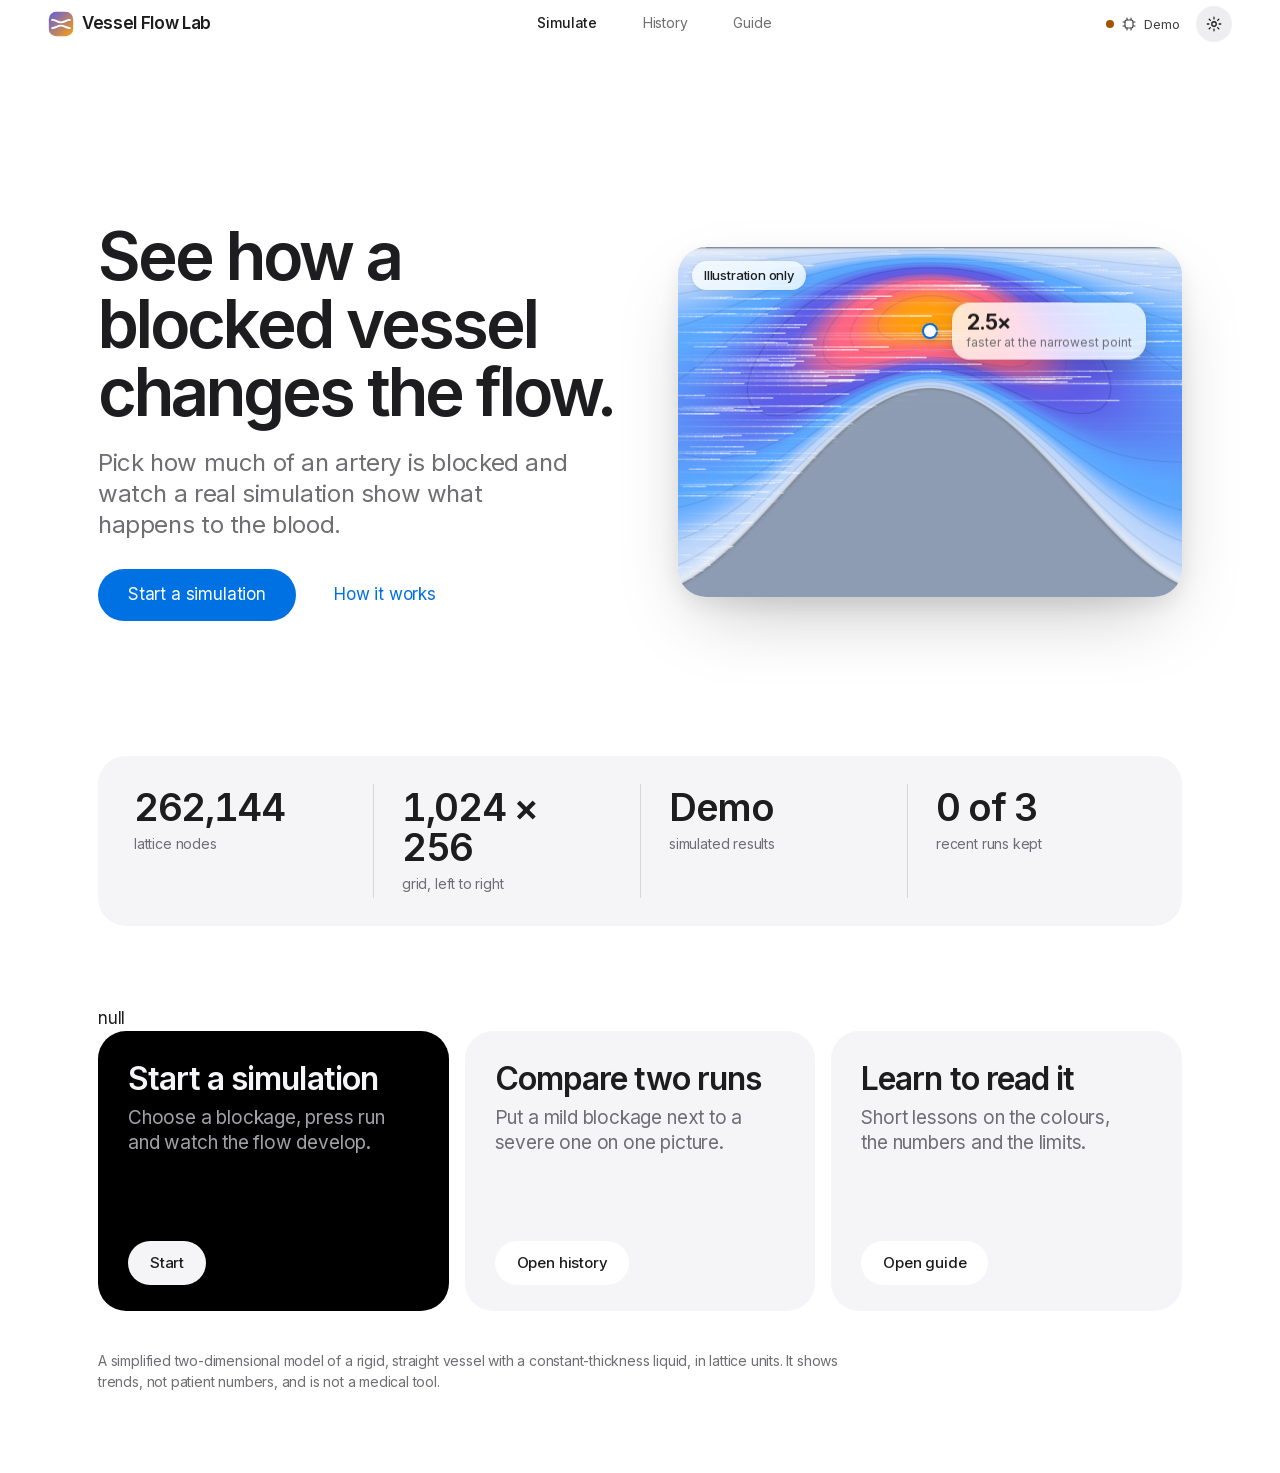
==== web_v3/index.html @ 21e36158 "website inclusion" ====
<!doctype html>
<html lang="en">
<head>
<meta charset="utf-8">
<meta name="viewport" content="width=device-width, initial-scale=1, viewport-fit=cover">
<title>Vessel Flow Lab</title>
<meta name="description" content="See how a blocked blood vessel changes the way blood flows, with a real flow simulation that runs on your own computer. An educational model, not for medical use.">
<meta name="theme-color" content="#ffffff" media="(prefers-color-scheme: light)"><meta name="theme-color" content="#000000" media="(prefers-color-scheme: dark)">
<link rel="preload" href="fonts/inter-latin.woff2" as="font" type="font/woff2" crossorigin>
<link rel="stylesheet" href="css/app.css"><link rel="stylesheet" href="css/components.css"><link rel="stylesheet" href="css/screens.css">
<script>try { const t = JSON.parse(localStorage.getItem('vfl-theme-pref') || '"auto"'); const sys = matchMedia('(prefers-color-scheme: dark)').matches; document.documentElement.dataset.theme = t === 'light' || t === 'dark' ? t : (sys ? 'dark' : 'light'); const a = JSON.parse(localStorage.getItem('vfl-accent') || 'null'); if (a) { const d = document.documentElement.dataset.theme === 'dark'; document.documentElement.style.setProperty('--accent', d ? a.dark : a.light); document.documentElement.style.setProperty('--link', d ? a.dark : a.light); } } catch (_) {}</script>
</head>
<body>
<a class="skip-link" href="#main">Skip to content</a>
<header class="topbar" id="topbar"></header>
<main id="main" tabindex="-1"><div id="app"></div></main>
<nav class="tabbar" id="tabbar" aria-label="Main"></nav>
<div class="toasts" id="toasts" role="status" aria-live="polite"></div>
<script type="module" src="js/main.mjs"></script>
</body>
</html>
---- web_v3/css/app.css ----
/* app.css — tokens, reset, type, layout shell. Every colour, size and font is a token on :root.
   Design language: the HybriDock-Pep web app (Apple). White / true-black surfaces, system-gray groups, one blue accent,
   the system font set large and tight, hairlines instead of boxes, pill buttons. The flow is the product shot.
   The flow window reads --stage-* tokens as plain hex (the WebGL shader cannot read color-mix()). */
@font-face { font-family: "Inter"; src: url("../fonts/inter-latin.woff2") format("woff2"); font-weight: 100 900; font-style: normal; font-display: swap; }

:root {
  --accent: #0071e3; --accent-ink: #ffffff; --link: #0066cc;
  --accent-soft: color-mix(in srgb, var(--accent) 10%, transparent);
  --accent-line: color-mix(in srgb, var(--accent) 42%, transparent);

  --bg: #ffffff; --bg-2: #f5f5f7;
  --ink: #1d1d1f; --ink-2: #424245; --ink-3: #6e6e73;
  --line: rgba(0, 0, 0, .12); --line-strong: rgba(0, 0, 0, .24);
  --group: #f5f5f7; --group-hover: #ebebf0;
  --glass: rgba(255, 255, 255, .78);
  --field: rgba(118, 118, 128, .12); --field-on-group: #ffffff; --thumb: #ffffff;
  --shadow: 0 0 0 .5px rgba(0, 0, 0, .06), 0 12px 40px rgba(0, 0, 0, .14);
  --shadow-float: 0 30px 80px -24px rgba(0, 0, 0, .28), 0 8px 24px rgba(0, 0, 0, .08);
  --warn: #a35200; --danger: #d70015; --ok: #217a3a;
  --demo-bg: rgba(255, 149, 0, .16); --demo-ink: #8a4600;

  /* the flow window: plain hex, read by the shader (stops 0..5) and by the canvas layers */
  --stage-ground: #f5f5f7;
  --stage-wall: #8593a8;

  --font-sans: -apple-system, BlinkMacSystemFont, 'SF Pro Text', 'SF Pro Display', 'Inter', system-ui, 'Segoe UI', Roboto, sans-serif;
  --font-mono: ui-monospace, 'SF Mono', Menlo, Consolas, monospace;

  --r-sm: 8px; --r-md: 12px; --r-lg: 18px; --r-xl: 28px; --r-pill: 980px;
  --ease: cubic-bezier(.25, .1, .25, 1);
  --ease-sheet: cubic-bezier(.32, .72, 0, 1);
  --ease-out: cubic-bezier(.22, 1, .36, 1);   /* exponential ease-out: lands softly, no overshoot */
  --t-fast: 150ms; --t-med: 260ms;
  --gutter: clamp(20px, 5vw, 48px); --maxw: 1180px; --nav-h: 48px;
  color-scheme: light;
}
:root[data-theme='dark'] {
  color-scheme: dark;
  --bg: #000000; --bg-2: #0a0a0c;
  --ink: #f5f5f7; --ink-2: #d1d1d6; --ink-3: #98989f;
  --line: rgba(255, 255, 255, .16); --line-strong: rgba(255, 255, 255, .3);
  --group: #1c1c1e; --group-hover: #2c2c2e;
  --glass: rgba(29, 29, 31, .72);
  --field: rgba(118, 118, 128, .24); --field-on-group: #2c2c2e; --thumb: #636366;
  --shadow: 0 0 0 .5px rgba(255, 255, 255, .1), 0 16px 48px rgba(0, 0, 0, .7);
  --shadow-float: 0 30px 80px -24px rgba(0, 0, 0, .85), 0 8px 24px rgba(0, 0, 0, .6);
  --warn: #ffb340; --danger: #ff6961; --ok: #4cd964;
  --demo-bg: rgba(255, 179, 64, .18); --demo-ink: #ffcc80;
  --stage-ground: #1c1c1e; --stage-wall: #a4b2c7;
}
*, *::before, *::after { box-sizing: border-box; }
html { -webkit-text-size-adjust: 100%; scroll-behavior: smooth; }
[hidden] { display: none !important; }
body { margin: 0; min-height: 100vh; color: var(--ink); font: 400 17px/1.47 var(--font-sans); letter-spacing: -.011em; background: var(--bg); -webkit-font-smoothing: antialiased; transition: background-color var(--t-med) var(--ease), color var(--t-med) var(--ease); }
h1, h2, h3, h4, p, dl, dd { margin: 0; }
h1, h2, h3 { font-weight: 600; }
h1 { font-size: clamp(32px, 4.4vw, 48px); line-height: 1.08; letter-spacing: -.03em; }
h2 { font-size: clamp(24px, 2.6vw, 32px); line-height: 1.125; letter-spacing: -.024em; }
h3 { font-size: 21px; line-height: 1.19; letter-spacing: -.018em; }
.display { font-size: clamp(44px, 7vw, 84px); font-weight: 600; letter-spacing: -.045em; line-height: 1.02; text-wrap: balance; }
.lede { font-size: clamp(19px, 1.9vw, 24px); line-height: 1.3; letter-spacing: -.016em; color: var(--ink-3); max-width: 30ch; }
.small { font-size: 14px; } .muted { color: var(--ink-3); } .nums { font-variant-numeric: tabular-nums; }
.tech { display: block; font-size: 13px; color: var(--ink-3); letter-spacing: 0; line-height: 1.35; }
a { color: var(--link); text-decoration: none; } a:hover { text-decoration: underline; }
:focus-visible { outline: 3px solid var(--accent-line); outline-offset: 2px; border-radius: 8px; }
::selection { background: var(--accent-soft); }
* { scrollbar-width: thin; scrollbar-color: var(--line-strong) transparent; }
input, button, select { caret-color: var(--accent); }
.skip-link { position: fixed; left: 12px; top: -60px; z-index: 100; padding: 10px 18px; background: var(--accent); color: var(--accent-ink); border-radius: var(--r-pill); transition: top var(--t-fast) var(--ease); }
.skip-link:focus { top: 8px; }
#main:focus { outline: none; }
@media (prefers-reduced-motion: reduce) { *, *::before, *::after { animation-duration: .001ms !important; animation-iteration-count: 1 !important; transition-duration: .001ms !important; scroll-behavior: auto !important; } }

/* ---- navigation bar: a thin material; the blur only exists once content scrolls under it ---- */
.topbar { position: sticky; top: 0; z-index: 20; display: grid; grid-template-columns: auto minmax(0, 1fr) auto; align-items: center; gap: 16px; height: var(--nav-h); padding: 0 var(--gutter); background: var(--bg); border-bottom: 1px solid transparent; transition: border-color var(--t-med) var(--ease), background-color var(--t-med) var(--ease); }
.topbar.scrolled { background: color-mix(in srgb, var(--bg) 78%, transparent); -webkit-backdrop-filter: saturate(180%) blur(20px); backdrop-filter: saturate(180%) blur(20px); border-bottom-color: var(--line); }
.brand { justify-self: start; display: inline-flex; align-items: center; gap: 8px; font: 600 17px/1 var(--font-sans); letter-spacing: -.02em; color: var(--ink); white-space: nowrap; padding: 8px 4px; margin-left: -4px; border-radius: 8px; }
.brand:hover { text-decoration: none; }
.brand svg { width: 26px; height: 26px; }
.nav-links { justify-self: center; display: flex; align-items: center; gap: clamp(4px, 2vw, 28px); }
.nav-links a { display: inline-flex; align-items: center; min-height: 36px; padding: 0 10px; font-size: 14px; letter-spacing: -.01em; color: var(--ink-3); border-radius: 8px; transition: color var(--t-fast) var(--ease); }
.nav-links a:hover { color: var(--ink); text-decoration: none; }
.nav-links a[aria-current='page'] { color: var(--ink); font-weight: 500; }
.topbar-actions { justify-self: end; display: flex; align-items: center; gap: 4px; position: relative; }
.tabbar { display: none; }
@media (max-width: 900px) {
  .topbar { grid-template-columns: 1fr auto; } .topbar .nav-links { display: none; }
  .tabbar { position: fixed; left: 0; right: 0; bottom: 0; z-index: 25; display: flex; justify-content: space-around; padding: 6px 12px calc(6px + env(safe-area-inset-bottom)); background: color-mix(in srgb, var(--bg) 82%, transparent); -webkit-backdrop-filter: saturate(180%) blur(20px); backdrop-filter: saturate(180%) blur(20px); border-top: 1px solid var(--line); }
  .tabbar a { flex: 1; display: flex; flex-direction: column; align-items: center; justify-content: center; gap: 2px; min-height: 48px; font-size: 11px; font-weight: 500; letter-spacing: 0; color: var(--ink-3); border-radius: 10px; }
  .tabbar a:hover { text-decoration: none; } .tabbar a[aria-current='page'] { color: var(--accent); } .tabbar a svg { width: 24px; height: 24px; }
  main { padding-bottom: 64px; }
  .screen { padding-bottom: 120px; }
}
@media (max-width: 520px) { .brand span { display: none; } }

.screen { width: min(100%, var(--maxw)); margin: 0 auto; padding: clamp(24px, 4vw, 48px) var(--gutter) 80px; animation: screen-in var(--t-med) var(--ease) both; }
@keyframes screen-in { from { opacity: 0; transform: translateY(6px); } to { opacity: 1; transform: none; } }
.split { display: grid; grid-template-columns: minmax(0, 1fr) minmax(340px, 440px); gap: clamp(24px, 5vw, 72px); align-items: start; }
.split > .stage-slot { position: sticky; top: calc(var(--nav-h) + 24px); }
.stack { display: flex; flex-direction: column; gap: 28px; }
.row { display: flex; gap: 12px; flex-wrap: wrap; align-items: center; }
.row.between { justify-content: space-between; }
@media (max-width: 900px) { .split { grid-template-columns: minmax(0, 1fr); gap: 20px; } .split > .stage-slot { position: relative; top: auto; } }
---- web_v3/css/components.css ----
/* components.css — buttons, groups, fields, switches, segmented controls, lists, steps, popovers, dialogs, toasts. */
.btn { display: inline-flex; align-items: center; justify-content: center; gap: 6px; min-height: 44px; padding: 0 22px; font: 500 15px/1 var(--font-sans); letter-spacing: -.01em; color: var(--ink); background: var(--field); border: 0; border-radius: var(--r-pill); cursor: pointer; white-space: nowrap; transition: background var(--t-fast) var(--ease), opacity var(--t-fast) var(--ease), transform var(--t-fast) var(--ease); }
.btn:hover { background: color-mix(in srgb, var(--field) 55%, var(--line-strong)); text-decoration: none; }
.btn:active { transform: scale(.97); }
.btn:disabled, .btn[aria-disabled='true'] { opacity: .4; cursor: not-allowed; transform: none; }
.btn.primary { background: var(--accent); color: var(--accent-ink); }
.btn.primary:hover { background: var(--accent); filter: brightness(1.1); }
.btn.ghost { background: transparent; color: var(--link); padding-inline: 12px; } .btn.ghost:hover { background: transparent; text-decoration: underline; }
.btn.lg { min-height: 52px; padding: 0 30px; font-size: 17px; font-weight: 400; }
.btn.sm { min-height: 34px; padding: 0 16px; font-size: 14px; }
.btn.icon { width: 36px; min-height: 36px; padding: 0; border-radius: 50%; }
.btn.danger { color: var(--danger); }
.btn svg { flex: none; width: 18px; height: 18px; }
.btn.block { width: 100%; }
.card { background: var(--group); border-radius: var(--r-md); }
.glass { background: var(--glass); -webkit-backdrop-filter: saturate(180%) blur(24px); backdrop-filter: saturate(180%) blur(24px); border-radius: var(--r-lg); box-shadow: var(--shadow); }

.chip { display: inline-flex; align-items: center; gap: 7px; padding: 5px 12px; font-size: 13px; color: var(--ink-2); background: none; border: 0; border-radius: var(--r-pill); font-family: inherit; white-space: nowrap; }
button.chip { cursor: pointer; transition: background var(--t-fast) var(--ease), color var(--t-fast) var(--ease); }
button.chip:hover { color: var(--ink); background: var(--field); }
.dot { width: 8px; height: 8px; border-radius: 50%; background: var(--ink-3); flex: none; }
.dot.ok { background: var(--ok); } .dot.warn { background: var(--warn); } .dot.critical { background: var(--danger); }
.badge-demo { display: inline-flex; padding: 2px 10px; font-size: 12px; font-weight: 600; color: var(--demo-ink); background: var(--demo-bg); border-radius: var(--r-pill); }
.run-pill { display: inline-flex; align-items: center; gap: 8px; padding: 6px 14px 6px 10px; font-size: 13px; font-weight: 500; color: var(--accent-ink); background: var(--accent); border-radius: var(--r-pill); animation: screen-in var(--t-med) var(--ease-out); }
.run-pill:hover { text-decoration: none; filter: brightness(1.1); }
.run-pill i { width: 8px; height: 8px; border-radius: 50%; background: #fff; }

.seg { display: inline-flex; padding: 2px; background: var(--field); border-radius: 9px; }
.seg button { min-height: 28px; padding: 0 14px; font: 500 13px/1 var(--font-sans); color: var(--ink); background: transparent; border: 0; border-radius: 7px; cursor: pointer; transition: background var(--t-fast) var(--ease), box-shadow var(--t-fast) var(--ease); }
.seg button[aria-checked='true'] { background: var(--thumb); box-shadow: 0 0 0 .5px rgba(0, 0, 0, .04), 0 3px 8px rgba(0, 0, 0, .12), 0 1px 1px rgba(0, 0, 0, .08); }
.seg.full { display: flex; } .seg.full button { flex: 1; min-height: 36px; font-size: 15px; }

input[type='range'] { -webkit-appearance: none; appearance: none; width: 100%; height: 32px; background: transparent; margin: 0; --p: 50%; cursor: pointer; }
input[type='range']::-webkit-slider-runnable-track { height: 6px; border-radius: 3px; background: linear-gradient(90deg, var(--accent) var(--p), var(--field) var(--p)); }
input[type='range']::-moz-range-track { height: 6px; border-radius: 3px; background: var(--field); }
input[type='range']::-moz-range-progress { height: 6px; border-radius: 3px; background: var(--accent); }
input[type='range']::-webkit-slider-thumb { -webkit-appearance: none; width: 28px; height: 28px; margin-top: -11px; border-radius: 50%; background: #fff; box-shadow: 0 0 0 .5px rgba(0, 0, 0, .06), 0 3px 8px rgba(0, 0, 0, .2), 0 1px 1px rgba(0, 0, 0, .1); transition: transform var(--t-fast) var(--ease-out); }
input[type='range']::-moz-range-thumb { width: 28px; height: 28px; border: 0; border-radius: 50%; background: #fff; box-shadow: 0 3px 8px rgba(0, 0, 0, .2); }
input[type='range']:active::-webkit-slider-thumb { transform: scale(1.12); }

.field-label { display: block; font-weight: 600; font-size: 15px; margin-bottom: 8px; letter-spacing: -.01em; }
.field { width: 100%; min-height: 48px; padding: 12px 16px; font: 400 17px/1.3 var(--font-sans); letter-spacing: -.011em; color: var(--ink); background: var(--field); border: 1px solid transparent; border-radius: var(--r-md); transition: border-color var(--t-fast) var(--ease), box-shadow var(--t-fast) var(--ease), background var(--t-fast) var(--ease); }
.field:focus { outline: none; border-color: var(--accent); background-color: var(--bg); box-shadow: 0 0 0 4px var(--accent-soft); }
input[type='checkbox'].switch { appearance: none; -webkit-appearance: none; flex: none; position: relative; width: 51px; height: 31px; margin: 0; cursor: pointer; background: var(--line-strong); border-radius: 31px; transition: background var(--t-fast) var(--ease); }
input[type='checkbox'].switch::before { content: ''; position: absolute; left: 2px; top: 2px; width: 27px; height: 27px; border-radius: 50%; background: #fff; box-shadow: 0 3px 8px rgba(0, 0, 0, .15), 0 1px 1px rgba(0, 0, 0, .16); transition: transform var(--t-fast) var(--ease-sheet); }
input[type='checkbox'].switch:checked { background: var(--accent); } input[type='checkbox'].switch:checked::before { transform: translateX(20px); }
input[type='checkbox'].tick { appearance: none; -webkit-appearance: none; flex: none; width: 24px; height: 24px; margin: 0; cursor: pointer; border-radius: 50%; border: 2px solid var(--line-strong); background: transparent; transition: background var(--t-fast) var(--ease), border-color var(--t-fast) var(--ease); position: relative; }
input[type='checkbox'].tick:checked { background: var(--accent); border-color: var(--accent); }
input[type='checkbox'].tick:checked::after { content: ''; position: absolute; left: 7px; top: 3px; width: 5px; height: 10px; border: solid var(--accent-ink); border-width: 0 2px 2px 0; transform: rotate(45deg); }

.msg { display: flex; gap: 8px; font-size: 15px; align-items: flex-start; } .msg.warn { color: var(--warn); } .msg.bad { color: var(--danger); } .msg.ok { color: var(--ok); }
.notice { padding: 14px 16px; border-radius: var(--r-md); background: var(--group); font-size: 15px; line-height: 1.4; }
.notice.warn { background: color-mix(in srgb, var(--warn) 12%, var(--group)); } .notice.bad { background: color-mix(in srgb, var(--danger) 10%, var(--group)); } .notice.ok { background: color-mix(in srgb, var(--ok) 10%, var(--group)); }
.notice b { font-weight: 600; }

.steps { display: flex; gap: 6px; list-style: none; margin: 0 0 clamp(20px, 3vw, 32px); padding: 0; }
.steps li { flex: 1; display: flex; flex-direction: column; gap: 8px; font-size: 13px; color: var(--ink-3); }
.steps li::before { content: ''; height: 4px; border-radius: 2px; background: var(--field); transition: background var(--t-med) var(--ease); }
.steps li.done::before { background: color-mix(in srgb, var(--accent) 45%, transparent); }
.steps li[aria-current='step'] { color: var(--ink); font-weight: 600; } .steps li[aria-current='step']::before { background: var(--accent); }

.group { background: var(--group); border-radius: var(--r-md); overflow: hidden; }
.group > * + * { border-top: 1px solid var(--line); }
.row-item { display: flex; align-items: center; justify-content: space-between; gap: 16px; padding: 14px 16px; min-height: 52px; }
.row-item .name { font-weight: 500; font-size: 16px; } .row-item .tech { margin-top: 1px; }
.row-item .val { font-variant-numeric: tabular-nums; color: var(--ink-3); text-align: right; }
.choice-list .choice { position: relative; display: flex; align-items: center; justify-content: space-between; gap: 12px; width: 100%; text-align: left; padding: 14px 16px; font: 500 16px/1.25 var(--font-sans); letter-spacing: -.01em; color: var(--ink); background: none; border: 0; cursor: pointer; transition: background var(--t-fast) var(--ease); }
.choice-list .choice + .choice::before { content: ''; position: absolute; top: 0; left: 16px; right: 0; height: 1px; background: var(--line); }
.choice-list .choice:hover { background: var(--group-hover); }
.choice-list .choice small { display: block; font: 400 13px/1.35 var(--font-sans); color: var(--ink-3); margin-top: 2px; }
.choice-list .choice .t { flex: none; font: 400 14px var(--font-sans); color: var(--ink-3); font-variant-numeric: tabular-nums; }
.choice-list .choice[aria-checked='true'] { color: var(--link); }
.choice-list .choice[aria-checked='true'] .t::after { content: ''; display: inline-block; width: 6px; height: 12px; margin-left: 12px; border: solid var(--accent); border-width: 0 2px 2px 0; transform: translateY(-2px) rotate(45deg); }
.summary { display: grid; grid-template-columns: auto 1fr; background: var(--group); border-radius: var(--r-md); font-size: 16px; }
.summary dt, .summary dd { padding: 12px 0; border-top: 1px solid var(--line); }
.summary dt:first-of-type, .summary dd:first-of-type { border-top: 0; }
.summary dt { color: var(--ink-3); padding-left: 16px; padding-right: 24px; } .summary dd { margin: 0; font-weight: 500; padding-right: 16px; text-align: right; font-variant-numeric: tabular-nums; }

details.adv { background: var(--group); border-radius: var(--r-md); overflow: hidden; }
details.adv > summary { cursor: pointer; font-weight: 500; font-size: 16px; padding: 14px 16px; list-style: none; display: flex; justify-content: space-between; align-items: center; }
details.adv > summary::-webkit-details-marker { display: none; }
details.adv > summary::after { content: ''; flex: none; width: 7px; height: 7px; margin-right: 3px; border: solid var(--ink-3); border-width: 0 2px 2px 0; transform: rotate(45deg); transition: transform var(--t-fast) var(--ease); }
details.adv[open] > summary::after { transform: rotate(-135deg); }
details.adv .set { display: grid; grid-template-columns: minmax(0, 1fr) 150px; gap: 4px 16px; align-items: center; padding: 12px 16px; border-top: 1px solid var(--line); }
details.adv .set > label { font-weight: 500; font-size: 16px; } details.adv .set .field { min-height: 36px; padding: 6px 12px; font-size: 15px; background-color: var(--field-on-group); border-radius: 9px; text-align: right; font-variant-numeric: tabular-nums; box-shadow: inset 0 0 0 1px var(--line); }
details.adv .set .field::placeholder { color: var(--ink-3); }
details.adv .set .tech { grid-column: 1 / -1; }
details.adv .pad { padding: 12px 16px; border-top: 1px solid var(--line); display: grid; gap: 8px; }

.pop { position: absolute; top: calc(100% + 8px); right: 0; z-index: 40; width: min(320px, calc(100vw - 24px)); padding: 16px; animation: screen-in var(--t-med) var(--ease-sheet); display: grid; gap: 14px; }
.pop h4 { font-size: 15px; font-weight: 600; margin-bottom: 4px; }
.swatches { display: flex; gap: 10px; }
.swatches button { width: 28px; height: 28px; border-radius: 50%; border: 0; cursor: pointer; box-shadow: inset 0 0 0 1px rgba(0, 0, 0, .1); transition: transform var(--t-fast) var(--ease-out); }
.swatches button[aria-checked='true'] { box-shadow: 0 0 0 2px var(--bg), 0 0 0 4px var(--accent); } .swatches button:hover { transform: scale(1.12); }
.meter { height: 6px; border-radius: 3px; background: var(--field); overflow: hidden; } .meter i { display: block; height: 100%; background: var(--ok); border-radius: 3px; transition: width .4s var(--ease), background .3s; }
.meter.warn i { background: var(--warn); } .meter.critical i { background: var(--danger); }

dialog { color: var(--ink); border: 0; padding: 0; background: color-mix(in srgb, var(--bg) 94%, transparent); -webkit-backdrop-filter: saturate(180%) blur(30px); backdrop-filter: saturate(180%) blur(30px); box-shadow: var(--shadow); }
dialog::backdrop { background: rgba(0, 0, 0, .32); -webkit-backdrop-filter: blur(2px); backdrop-filter: blur(2px); }
dialog.modal { width: min(620px, calc(100vw - 32px)); max-height: calc(100vh - 48px); border-radius: var(--r-lg); margin: auto; animation: screen-in var(--t-med) var(--ease-sheet); }
.dialog-head { display: flex; justify-content: space-between; align-items: center; padding: 20px 24px 8px; } .dialog-head h2 { font-size: 24px; }
.dialog-body { padding: 8px 24px 28px; overflow-y: auto; max-height: calc(100vh - 140px); display: grid; gap: 12px; }
.toasts { position: fixed; z-index: 60; left: 50%; bottom: 28px; transform: translateX(-50%); display: flex; flex-direction: column; gap: 8px; align-items: center; pointer-events: none; }
.toast { padding: 12px 20px; font-size: 15px; background: color-mix(in srgb, var(--ink) 92%, transparent); color: var(--bg); border-radius: var(--r-pill); box-shadow: var(--shadow); animation: screen-in var(--t-med) var(--ease); }
canvas.spark { width: 100%; height: 64px; display: block; }
---- web_v3/css/screens.css ----
/* screens.css — the flow window, callouts, and the layout of each screen. */

/* ---------- the flow window ---------- */
.stage { position: relative; width: 100%; border-radius: var(--r-xl); overflow: hidden; background: var(--stage-ground); isolation: isolate; }
.stage canvas { position: absolute; inset: 0; width: 100%; height: 100%; display: block; }
.stage .callouts { position: absolute; inset: 0; pointer-events: none; }
.stage.float { box-shadow: var(--shadow-float); transform: perspective(1400px) rotateX(var(--rx, 0deg)) rotateY(var(--ry, 0deg)); animation: drift 9s ease-in-out infinite; will-change: transform; }
@keyframes drift { 0%, 100% { translate: 0 0; } 50% { translate: 0 -10px; } }
.stage .veil { position: absolute; inset: 0; display: grid; place-items: center; text-align: center; padding: 20px; background: color-mix(in srgb, var(--stage-ground) 70%, transparent); -webkit-backdrop-filter: blur(10px); backdrop-filter: blur(10px); }
.stage .veil b { display: block; font-size: 22px; letter-spacing: -.02em; font-weight: 600; }
.stage .corner { position: absolute; top: 14px; left: 14px; display: flex; gap: 8px; align-items: center; }
.stage .corner.r { left: auto; right: 14px; }
.tagpill { padding: 5px 12px; font-size: 13px; font-weight: 500; color: var(--ink); background: var(--glass); -webkit-backdrop-filter: saturate(180%) blur(16px); backdrop-filter: saturate(180%) blur(16px); border-radius: var(--r-pill); box-shadow: 0 0 0 .5px rgba(0, 0, 0, .06), 0 2px 10px rgba(0, 0, 0, .08); }
.callout { position: absolute; width: 0; height: 0; }
.callout .pin { position: absolute; left: -6px; top: -6px; width: 12px; height: 12px; border-radius: 50%; background: #fff; box-shadow: 0 0 0 2px var(--accent), 0 2px 8px rgba(0, 0, 0, .3); }
.callout .pin::after { content: ''; position: absolute; inset: -6px; border-radius: 50%; border: 2px solid #fff; opacity: .0; animation: ring 2.4s var(--ease) infinite; }
@keyframes ring { 0% { transform: scale(.6); opacity: .8; } 100% { transform: scale(1.9); opacity: 0; } }
.callout .pill { position: absolute; left: 22px; top: 0; transform: translateY(calc(-50% + var(--dy, 0px))); padding: 7px 14px 8px; border-radius: 18px; white-space: nowrap; background: var(--glass); -webkit-backdrop-filter: saturate(180%) blur(18px); backdrop-filter: saturate(180%) blur(18px); box-shadow: 0 0 0 .5px rgba(0, 0, 0, .08), 0 8px 24px rgba(0, 0, 0, .18); }
.callout .pill::before { content: ''; position: absolute; right: 100%; top: 50%; width: 16px; height: 1px; background: rgba(255, 255, 255, .85); }
.callout.flip .pill { left: auto; right: 22px; } .callout.flip .pill::before { right: auto; left: 100%; }
.callout .pill b { display: block; font-size: 22px; line-height: 1.1; font-weight: 650; letter-spacing: -.03em; font-variant-numeric: tabular-nums; }
.callout .pill span { display: block; font-size: 12px; color: var(--ink-3); letter-spacing: 0; }
.callout.pop .pill { animation: pill-in 520ms var(--ease-out) both; animation-delay: var(--d, 0ms); }
.callout.pop .pin { animation: pin-in 360ms var(--ease-out) both; animation-delay: var(--d, 0ms); }
@keyframes pill-in { from { opacity: 0; transform: translateY(calc(-50% + var(--dy, 0px))) scale(.7); } to { opacity: 1; } }
@keyframes pin-in { from { opacity: 0; transform: scale(0); } to { opacity: 1; } }
.stage-slot { position: relative; }
.stage-slot .legend { display: flex; align-items: center; gap: 12px; margin-top: 14px; font-size: 13px; color: var(--ink-3); }
.legend .bar { flex: 1; height: 8px; border-radius: 4px; background: linear-gradient(90deg, #e8eef7, #bcd6fb, #5aa7ff, #5e5ce6, #ff6482, #ff9f0a); }
:root[data-theme='dark'] .legend .bar { background: linear-gradient(90deg, #1b2433, #173f78, #0a84ff, #7d7aff, #ff6482, #ff9f0a); }

/* ---------- Home ---------- */
.hero-card { display: grid; grid-template-columns: minmax(0, 1.05fr) minmax(0, 1fr); align-items: center; gap: clamp(16px, 4vw, 56px); min-height: clamp(440px, calc(100vh - var(--nav-h) - 200px), 680px); }
.hero-copy { display: flex; flex-direction: column; gap: 20px; align-items: flex-start; padding-block: 24px; }
.hero-copy .display { font-size: clamp(40px, 5.2vw, 68px); }
.hero-copy .lede { max-width: 32ch; } .hero-copy .row { gap: 8px; margin-top: 8px; }
.hero-in > * { animation: rise 700ms var(--ease-sheet) both; } .hero-in > :nth-child(2) { animation-delay: 90ms; } .hero-in > :nth-child(3) { animation-delay: 180ms; }
@keyframes rise { from { opacity: 0; transform: translateY(18px); } to { opacity: 1; transform: none; } }
.hero-stage { animation: settle 900ms var(--ease-sheet) both 120ms; }
@keyframes settle { from { opacity: 0; transform: scale(.94) translateY(24px); } to { opacity: 1; transform: none; } }
@media (max-width: 900px) { .hero-card { grid-template-columns: 1fr; min-height: 0; } .hero-stage { order: -1; } }
.facts { display: grid; grid-template-columns: repeat(4, minmax(0, 1fr)); margin: 8px 0 clamp(44px, 7vw, 80px); padding: 28px 8px; border-radius: 28px; background: var(--group); }
.fact { padding: 4px 28px; display: flex; flex-direction: column; gap: 6px; } .fact + .fact { border-left: 1px solid var(--line); }
.fact .value { font: 600 clamp(26px, 3.2vw, 38px)/1.05 var(--font-sans); letter-spacing: -.035em; font-variant-numeric: tabular-nums; order: 1; } .fact .label { font-size: 14px; color: var(--ink-3); order: 2; }
@media (max-width: 760px) { .facts { grid-template-columns: repeat(2, minmax(0, 1fr)); } .fact:nth-child(3) { border-left: 0; } .fact:nth-child(n+3) { margin-top: 20px; } }
.section-head { display: flex; align-items: baseline; gap: 14px; margin: 0 0 16px; } .section-head h2 { font-size: clamp(26px, 3vw, 38px); letter-spacing: -.03em; } .section-head .btn { margin-left: auto; }
.recent { margin-bottom: clamp(40px, 6vw, 72px); }
.recent-item { display: grid; grid-template-columns: 112px minmax(0, 1fr) auto; gap: 16px; align-items: center; padding: 12px 20px 12px 12px; transition: background var(--t-fast) var(--ease); }
.recent-item:hover { background: var(--group-hover); text-decoration: none; }
.recent-item img { width: 112px; height: 28px; border-radius: 8px; display: block; object-fit: cover; background: var(--field); }
.recent-item .name { font-weight: 500; color: var(--ink); } .recent-item .when { font-size: 14px; color: var(--ink-3); }
.recent-item .val { font: 600 24px/1 var(--font-sans); letter-spacing: -.03em; color: var(--ink); text-align: right; font-variant-numeric: tabular-nums; } .recent-item .val small { display: block; margin-top: 4px; font: 400 12px var(--font-sans); letter-spacing: 0; color: var(--ink-3); }
.start-row { display: grid; grid-template-columns: repeat(3, minmax(0, 1fr)); gap: 16px; }
.start-card { display: flex; flex-direction: column; align-items: flex-start; gap: 8px; min-height: 280px; padding: 30px 30px 26px; border-radius: 28px; background: var(--group); text-align: left; color: var(--ink); transition: transform var(--t-med) var(--ease); }
.start-card:hover { transform: scale(1.012); text-decoration: none; }
.start-card.dark { background: #000; color: #f5f5f7; } :root[data-theme='dark'] .start-card.dark { background: #1d1d1f; }
.start-card h3 { font-size: clamp(24px, 2.6vw, 32px); line-height: 1.1; letter-spacing: -.03em; }
.start-card p { color: var(--ink-3); font-size: 19px; line-height: 1.32; max-width: 22ch; } .start-card.dark p { color: #a1a1a6; }
.start-card .go { margin-top: auto; display: inline-flex; align-items: center; justify-content: center; min-height: 44px; padding: 0 22px; border-radius: var(--r-pill); background: var(--bg); color: var(--ink); font-weight: 500; font-size: 15px; }
.start-card.dark .go { background: #f5f5f7; color: #1d1d1f; }
@media (max-width: 860px) { .start-row { grid-template-columns: 1fr; } .start-card { min-height: 0; padding: 24px; } .start-card .go { margin-top: 16px; } }

/* ---------- Setup (wizard) ---------- */
.panel-title { font: 600 clamp(28px, 3.2vw, 36px)/1.1 var(--font-sans); letter-spacing: -.03em; margin-bottom: 20px; }
.panel { display: flex; flex-direction: column; gap: 22px; animation: slide-in 380ms var(--ease-sheet) both; }
.panel.back { animation-name: slide-back; }
@keyframes slide-in { from { opacity: 0; transform: translateX(28px); } to { opacity: 1; transform: none; } }
@keyframes slide-back { from { opacity: 0; transform: translateX(-28px); } to { opacity: 1; transform: none; } }
.bigval { display: flex; align-items: baseline; justify-content: space-between; gap: 12px; }
.bigval .n { font: 600 clamp(44px, 6vw, 64px)/1 var(--font-sans); letter-spacing: -.045em; font-variant-numeric: tabular-nums; }
.bigval .w { font-size: 17px; color: var(--ink-3); }
.panel-foot { display: flex; gap: 12px; justify-content: space-between; align-items: center; margin-top: 4px; }
.stage-bar { display: flex; align-items: center; justify-content: space-between; gap: 12px; flex-wrap: wrap; margin-top: 12px; }
.stage-phase { font-size: 15px; font-weight: 600; letter-spacing: -.01em; }

/* ---------- Running ---------- */
.running { display: flex; flex-direction: column; align-items: center; gap: 24px; }
.run-stage { width: 100%; }
.run-panel { width: min(100%, 720px); display: flex; flex-direction: column; gap: 28px; }
.run-panel h1 { font-size: clamp(30px, 4vw, 42px); }
.banners { display: grid; gap: 10px; }
.run-panel > :empty { display: none; }
.run-stage .stage-bar { width: min(100%, 720px); margin-inline: auto; }          /* the bar lines up with the text column below the window */
.track { display: grid; grid-template-columns: repeat(4, 1fr); gap: 12px; list-style: none; padding: 0; margin: 0; }
.track li { position: relative; display: flex; flex-direction: column; gap: 2px; padding-top: 28px; font-size: 15px; font-weight: 500; color: var(--ink-3); }
.track li::before { content: ''; position: absolute; left: 0; top: 0; width: 20px; height: 20px; border-radius: 50%; background: var(--field); transition: background var(--t-med) var(--ease), box-shadow var(--t-med) var(--ease); }
.track li.done { color: var(--ink); } .track li.done::before { background: var(--accent); }
.track li.done::after { content: ''; position: absolute; left: 7px; top: 4px; width: 5px; height: 9px; border: solid var(--accent-ink); border-width: 0 2px 2px 0; transform: rotate(45deg); }
.track li.active { color: var(--ink); } .track li.active::before { background: var(--bg); box-shadow: 0 0 0 2px var(--accent) inset; animation: pulse 1.8s var(--ease) infinite; }
@keyframes pulse { 50% { box-shadow: 0 0 0 2px var(--accent) inset, 0 0 0 5px var(--accent-soft); } }
.bar { height: 4px; border-radius: 4px; background: var(--field); overflow: hidden; } .bar > i { display: block; height: 100%; width: 0; background: var(--accent); border-radius: 4px; transition: width 400ms var(--ease); }
.run-meta { display: flex; justify-content: space-between; align-items: flex-end; gap: 16px; flex-wrap: wrap; }
.run-meta .times { display: flex; gap: 40px; font-variant-numeric: tabular-nums; } .run-meta .times b { display: block; margin-top: 2px; font-size: 28px; font-weight: 600; letter-spacing: -.03em; }
@media (max-width: 640px) { .track { grid-template-columns: repeat(2, 1fr); row-gap: 20px; } }
.sparks { display: grid; grid-template-columns: 1fr 1fr; gap: 12px; } .sparks .card { padding: 14px 16px; } @media (max-width: 640px) { .sparks { grid-template-columns: 1fr; } }

/* ---------- Summary ---------- */
.result-head { display: flex; justify-content: space-between; align-items: center; gap: 10px; }
.result-row { display: grid; grid-template-columns: minmax(96px, auto) minmax(0, 1fr); gap: 4px 20px; align-items: baseline; padding: 18px 20px; }
.result-row .big { font: 600 clamp(38px, 4.4vw, 52px)/1 var(--font-sans); letter-spacing: -.04em; font-variant-numeric: tabular-nums; }
.result-row p { color: var(--ink-2); font-size: 16px; line-height: 1.4; text-wrap: pretty; }
.result-row .tag { grid-column: 2; font-size: 12px; color: var(--ink-3); }
.verdict { display: flex; gap: 10px; align-items: flex-start; }

/* ---------- History & Compare ---------- */
.hist-row { display: grid; grid-template-columns: 28px 160px minmax(0, 1fr) auto; gap: 16px; align-items: center; padding: 12px 20px 12px 16px; }
.hist-row img { width: 160px; height: 40px; border-radius: 10px; object-fit: cover; display: block; background: var(--field); }
.hist-row .name { font-weight: 500; } .hist-row .when { font-size: 14px; color: var(--ink-3); } .hist-row .acts { display: flex; gap: 4px; align-items: center; }
@media (max-width: 720px) { .hist-row { grid-template-columns: 28px minmax(0, 1fr) auto; } .hist-row img { display: none; } }
.cmp-wrap { position: relative; }
.cmp-wrap .stage + .stage { position: absolute; inset: 0; clip-path: inset(0 0 0 var(--cut, 50%)); }
.cmp-handle { position: absolute; top: 0; bottom: 0; left: var(--cut, 50%); width: 2px; margin-left: -1px; background: #fff; box-shadow: 0 0 12px rgba(0, 0, 0, .3); pointer-events: none; z-index: 3; }
.cmp-handle::after { content: ''; position: absolute; top: 50%; left: 50%; width: 44px; height: 44px; margin: -22px 0 0 -22px; border-radius: 50%; background: #fff; box-shadow: 0 4px 16px rgba(0, 0, 0, .3); }
.cmp-handle::before { content: '‹ ›'; position: absolute; top: 50%; left: 50%; transform: translate(-50%, -52%); z-index: 1; color: #1d1d1f; font-size: 15px; font-weight: 600; letter-spacing: 3px; white-space: nowrap; }
.cmp-table { grid-template-columns: auto 1fr 1fr; } .cmp-table dd { text-align: right; }
.cmp-table > :nth-child(-n+3) { border-top: 0; }

/* ---------- Guide ---------- */
.lessons { display: grid; grid-template-columns: repeat(3, minmax(0, 1fr)); gap: 16px; }
.lesson { display: flex; flex-direction: column; gap: 8px; min-height: 200px; padding: 26px; border-radius: 24px; background: var(--group); text-align: left; color: var(--ink); border: 0; cursor: pointer; font: inherit; transition: transform var(--t-med) var(--ease); }
.lesson:hover { transform: scale(1.012); } .lesson h3 { font-size: 22px; letter-spacing: -.025em; } .lesson p { color: var(--ink-3); font-size: 16px; line-height: 1.4; } .lesson .more { margin-top: auto; color: var(--link); font-size: 15px; }
.stepcard { padding: 16px 18px; border-radius: var(--r-md); background: var(--group); font-size: 16px; line-height: 1.45; text-wrap: pretty; } .stepcard b { display: block; margin-bottom: 4px; font-weight: 600; }
@media (max-width: 900px) { .lessons { grid-template-columns: 1fr 1fr; } } @media (max-width: 560px) { .lessons { grid-template-columns: 1fr; } }
.swatch-demo { height: 14px; border-radius: 7px; background: linear-gradient(90deg, #e8eef7, #bcd6fb, #5aa7ff, #5e5ce6, #ff6482, #ff9f0a); }
:root[data-theme='dark'] .swatch-demo { background: linear-gradient(90deg, #1b2433, #173f78, #0a84ff, #7d7aff, #ff6482, #ff9f0a); }

/* compact callouts: a small pin and the figure only, so nothing sits on the flow; the label opens on hover or focus */
.callout.compact .pin { left: -5px; top: -5px; width: 10px; height: 10px; }
.callout.compact .pill { padding: 3px 10px 4px; border-radius: 14px; left: 16px; pointer-events: auto; cursor: default; }
.callout.compact.flip .pill { left: auto; right: 16px; }
.callout.compact .pill::before { width: 10px; }
.callout.compact .pill b { font-size: 15px; letter-spacing: -.02em; }
.callout.compact .pill span { display: none; }
.callout.compact .pill:hover, .callout.compact .pill:focus-visible { z-index: 3; padding: 7px 14px 8px; border-radius: 18px; outline: none; }
.callout.compact .pill:hover span, .callout.compact .pill:focus-visible span { display: block; }
.callout.compact .pill:hover b, .callout.compact .pill:focus-visible b { font-size: 20px; }

/* ---------- Summary: a wide flow window, then the results ---------- */
.result-grid { display: grid; grid-template-columns: repeat(3, minmax(0, 1fr)); border-radius: 28px; background: var(--group); padding: 10px 0; }
.result-cell { padding: 20px 30px; display: flex; flex-direction: column; gap: 8px; }
.result-cell + .result-cell { border-left: 1px solid var(--line); }
.result-cell .big { font: 600 clamp(44px, 5vw, 64px)/1 var(--font-sans); letter-spacing: -.045em; font-variant-numeric: tabular-nums; }
.result-cell p { color: var(--ink-2); font-size: 16px; line-height: 1.4; text-wrap: pretty; max-width: 30ch; }
.result-cell .tag { font-size: 12px; color: var(--ink-3); }
.summary-cols { display: grid; grid-template-columns: minmax(0, 1fr) minmax(0, 1fr); gap: 24px; align-items: start; }
.stage-wide { position: relative; }
.stage-wide .legend { display: flex; align-items: center; gap: 12px; margin-top: 14px; font-size: 13px; color: var(--ink-3); }
@media (max-width: 860px) { .result-grid { grid-template-columns: 1fr; padding: 4px 0; } .result-cell + .result-cell { border-left: 0; border-top: 1px solid var(--line); } .summary-cols { grid-template-columns: 1fr; } }

@media (max-width: 600px) { .hero-stage .callout .pill span { display: none; } }
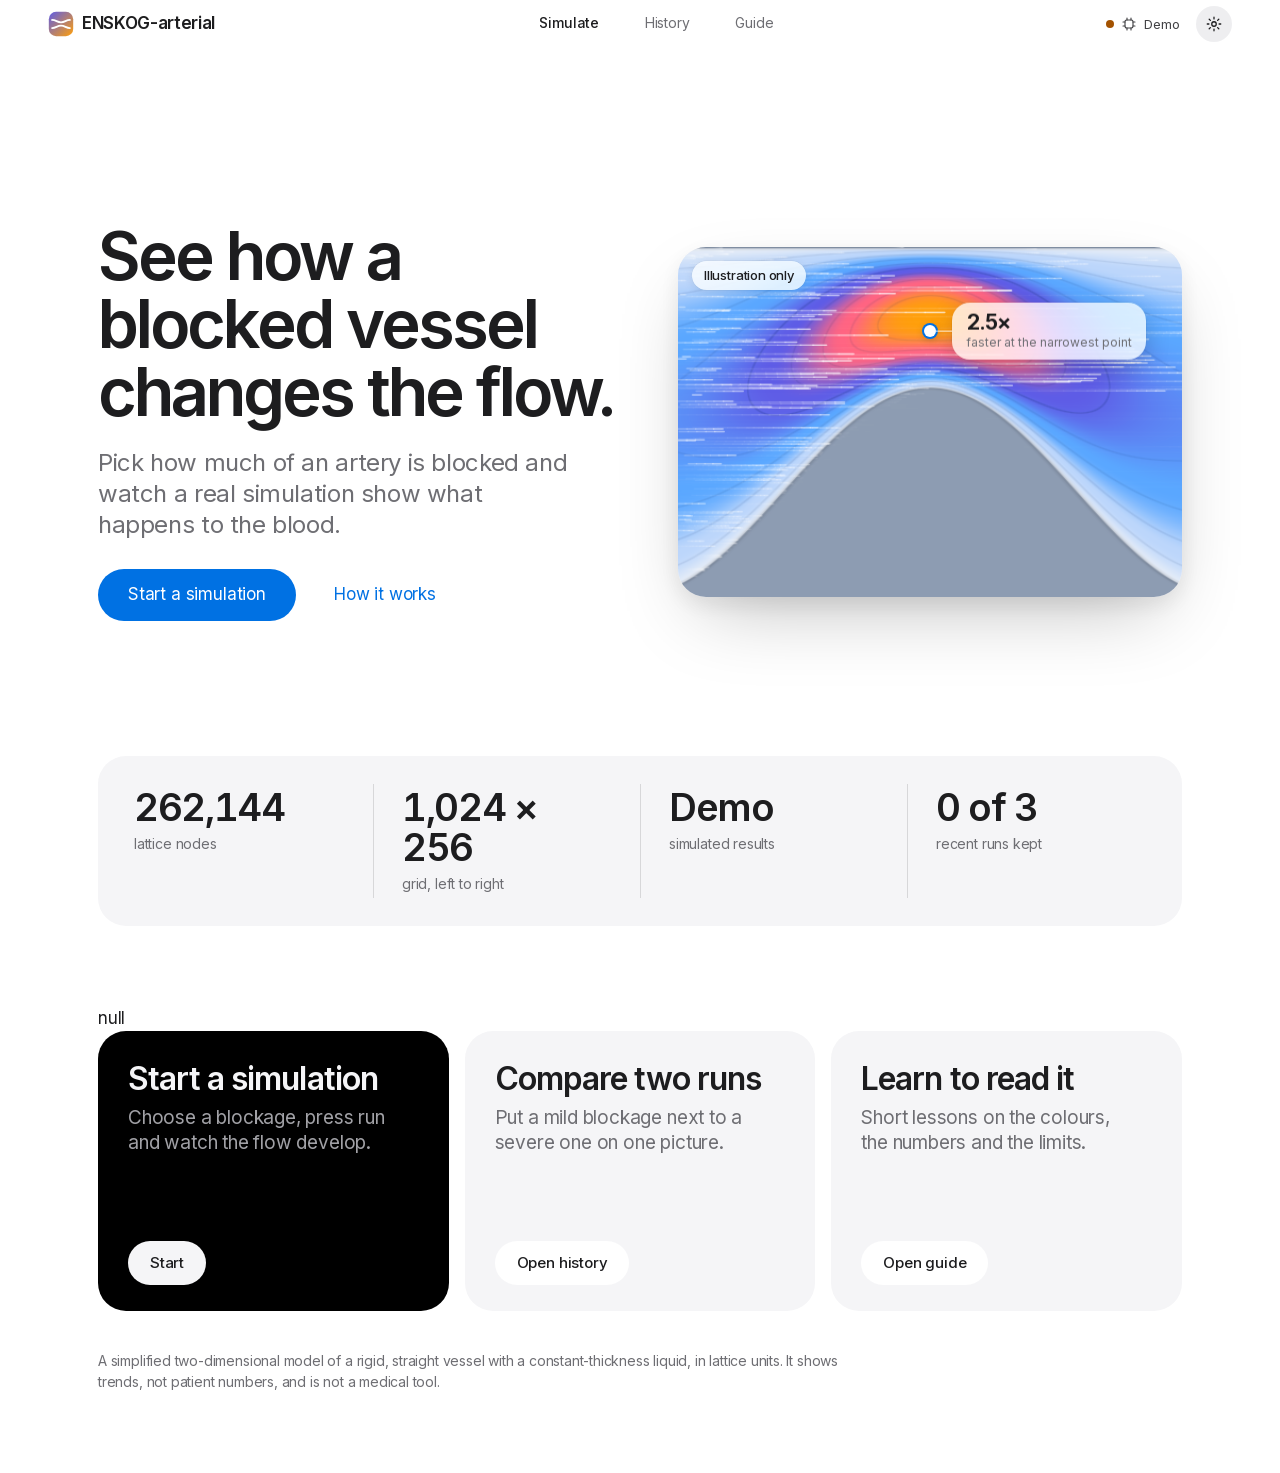
==== commit 85c2ee73: "Minor demo site fix" ====
--- a/web_v3/index.html
+++ b/web_v3/index.html
@@ -3,7 +3,7 @@
 <head>
 <meta charset="utf-8">
 <meta name="viewport" content="width=device-width, initial-scale=1, viewport-fit=cover">
-<title>Vessel Flow Lab</title>
+<title>ENSKOG-arterial</title>
 <meta name="description" content="See how a blocked blood vessel changes the way blood flows, with a real flow simulation that runs on your own computer. An educational model, not for medical use.">
 <meta name="theme-color" content="#ffffff" media="(prefers-color-scheme: light)"><meta name="theme-color" content="#000000" media="(prefers-color-scheme: dark)">
 <link rel="preload" href="fonts/inter-latin.woff2" as="font" type="font/woff2" crossorigin>
